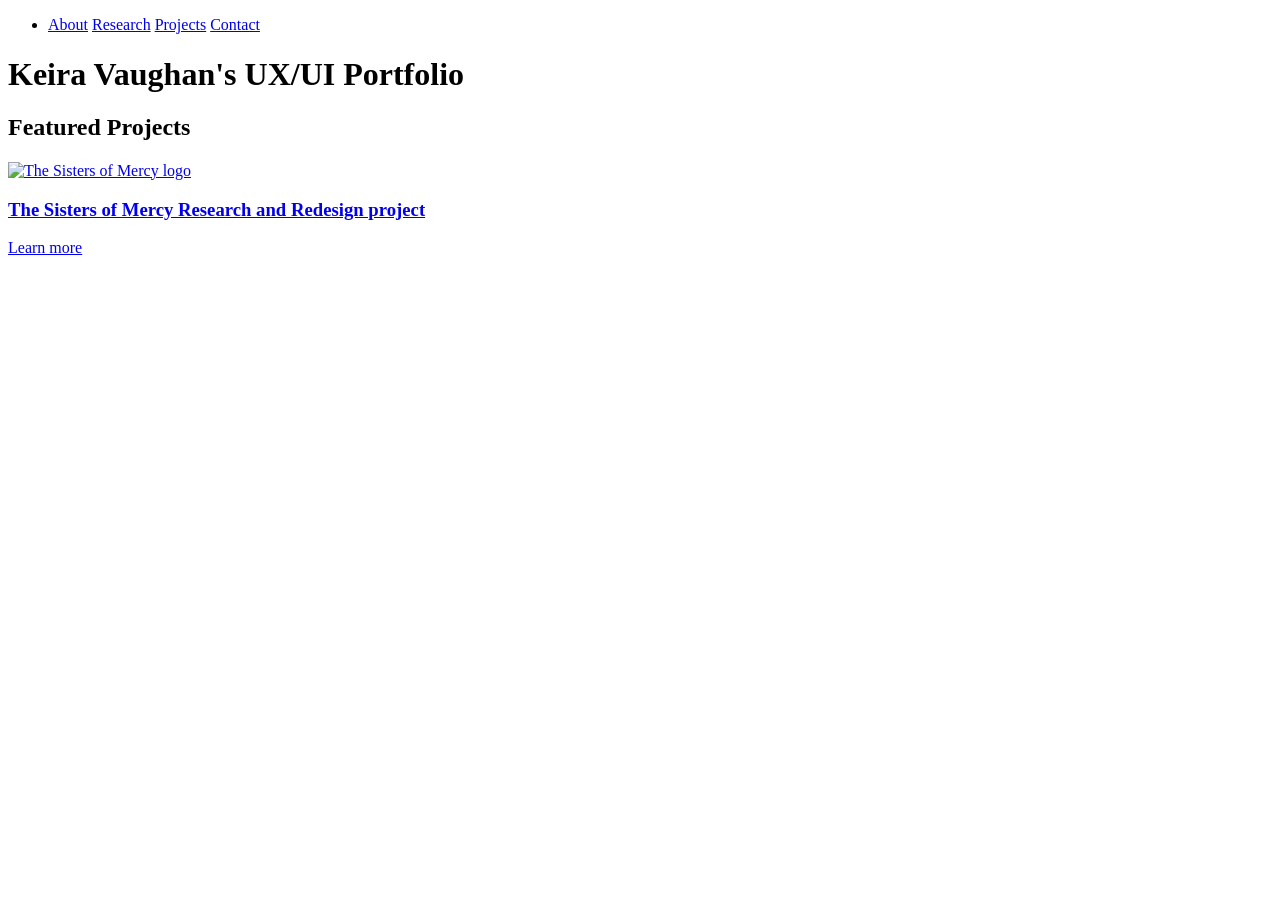
==== index.html @ 6227d4e4 "projects" ====
<!DOCTYPE html>
<html lang="en">
<head>
    <meta charset="UTF-8">
    <meta name="viewport" content="width=device-width, initial-scale=1.0">
    <link rel="stylesheet" href="styles/style.css">
    <link rel="stylesheet" href="styles/normalize.css">
    <title>Keira Vaughan's Portfolio</title>
</head>
<body>
    <header class="site-header">
        <nav class="site-nav">
            <ul>
                <li>
                    <a href="aboutme.html">About</a>
                    <a href="research.html">Research</a>
                    <a href="projects.html">Projects</a>
                    <a href="contact.html">Contact</a>
                </li>
            </ul>
        </nav>
    </header>
    <main class="container"> 
        <h1> Keira Vaughan's UX/UI Portfolio</h1>
        <h2> Featured Projects </h2>
    </section>
        
    <section class="projects">
        <div class="container">
        <a href="projects.html" class="project-card">
            <img src="media/sisters_of_mercy.png" alt="The Sisters of Mercy logo">
            <div class="project-overlay">
                <h3>The Sisters of Mercy Research and Redesign project</h3>
                    <a href="project1.html" class="project-link">Learn more</a>
                </div>
            </a>
        </div>
    </section>
    </main>
</body>
</html>
---- styles/style.css ----
:root {
    --font-main:'Sora';
    --background: #F8F7FC
}
/*Sora Font Family*/
@font-face {
    font-family:'Sora';
         src: url('./fonts/sora/Sora-Thin.ttf') format('truetype'),
        url('./fonts/sora/Sora-Thin.woff2') format('woff2'),
         url('./fonts/sora/Sora-Thin.woff') format('woff');
    font-weight: 100;
    font-style: normal;
}
@font-face {
    font-family:'Sora';
        src: url('./fonts/sora/Sora-ExtraLight.ttf') format('truetype'),
                url('./fonts/sora/Sora-ExtraLight.woff2') format('woff2'),
                url('./fonts/sora/Sora-ExtraLight.woff') format('woff');
    font-weight: 200;
    font-style: normal;
}
@font-face {
    font-family:'Sora';
        src: url('./fonts/sora/Sora-Light.ttf') format('truetype'),
             url('./fonts/sora/Sora-Light.woff2') format('woff2'),
             url('./fonts/sora/Sora-Light.woff') format('woff');
    font-weight: 300;
    font-style: normal;
}
@font-face {
    font-family:'Sora';
        src: url('./fonts/sora/Sora-Regular.ttf') format('truetype'),
             url('./fonts/sora/Sora-Regular.woff2') format('woff2'),
             url('./fonts/sora/Sora-Regular.woff') format('woff');
    font-weight: 400;
    font-style: normal;
}
@font-face {
    font-family:'Sora';
        src: url('./fonts/sora/Sora-Medium.ttf') format('truetype'),
             url('./fonts/sora/Sora-Medium.woff2') format('woff2'),
             url('./fonts/sora/Sora-Medium.woff') format('woff');
    font-weight: 500;
    font-style: normal;
}
@font-face {
    font-family:'Sora';
        src: url('./fonts/sora/Sora-SemiBold.ttf') format('truetype'),
             url('./fonts/sora/Sora-SemiBold.woff2') format('woff2'),
             url('./fonts/sora/Sora-SemiBold.woff') format('woff');
    font-weight: 600;
    font-style: normal;
}
@font-face {
    font-family:'Sora';
        src: url('./fonts/sora/Sora-Bold.ttf') format('truetype'),
             url('./fonts/sora/Sora-Bold.woff2') format('woff2'),
            url('./fonts/sora/Sora-Bold.woff') format('woff');
    font-weight: 700;
    font-style: normal;
}
@font-face {
    font-family:'Sora';
        src: url('./fonts/sora/Sora-ExtraBold.ttf') format('truetype'),
             url('./fonts/sora/Sora-ExtraBold.woff2') format('woff2'),
             url('./fonts/sora/Sora-ExtraBold.woff') format('woff');
    font-weight: 800;
    font-style: normal;
}
/*end of font family*/

html { line-height: 1.15;
    -webkit-text-size-adjust: 100%;
}
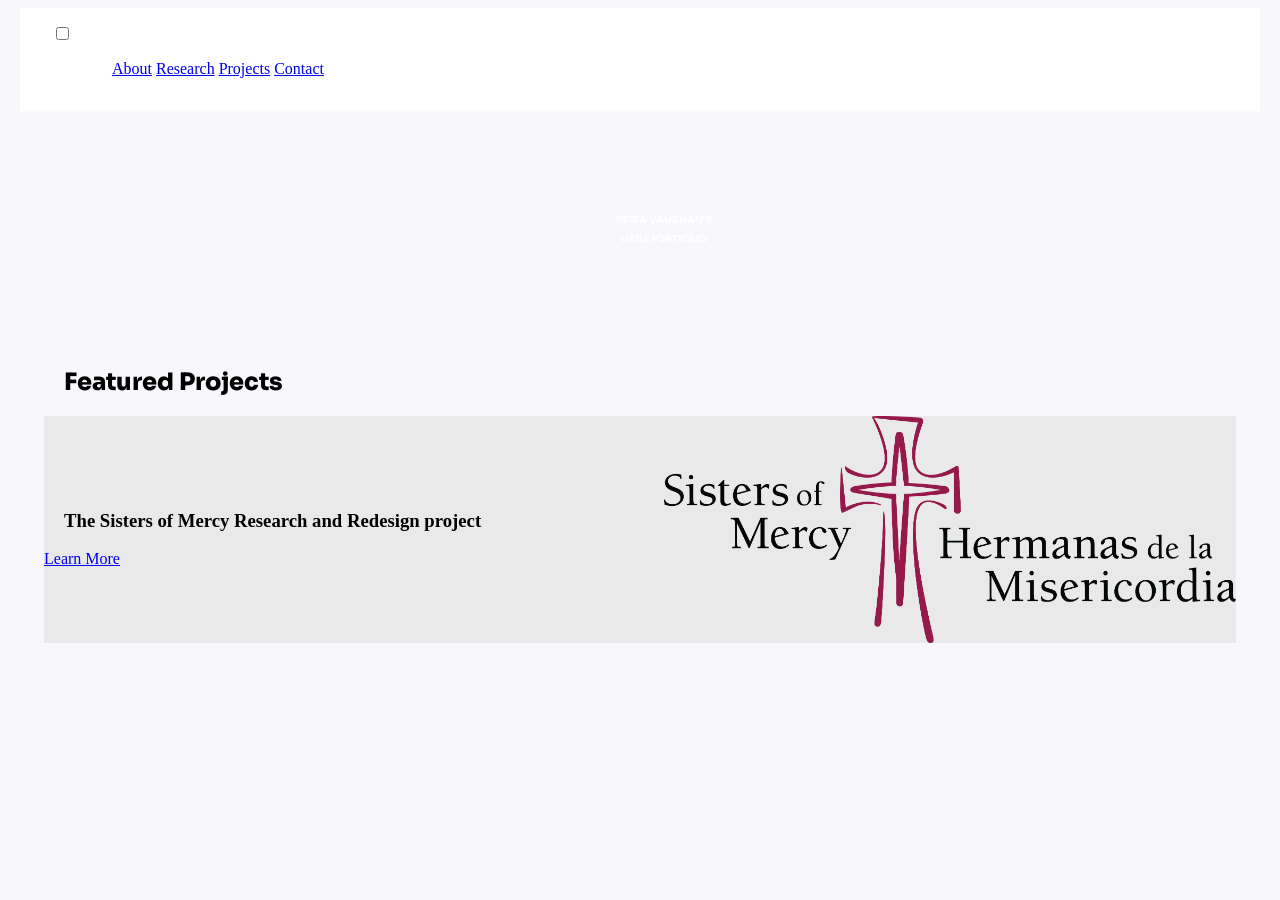
==== commit 6dedaed1: "added a lot of files made a lot of changes css changes" ====
--- a/index.html
+++ b/index.html
@@ -5,37 +5,48 @@
     <meta name="viewport" content="width=device-width, initial-scale=1.0">
     <link rel="stylesheet" href="styles/style.css">
     <link rel="stylesheet" href="styles/normalize.css">
-    <title>Keira Vaughan's Portfolio</title>
+    <title>KEIRA VAUGHAN'S PORTFOLIO</title>
 </head>
 <body>
     <header class="site-header">
-        <nav class="site-nav">
-            <ul>
-                <li>
-                    <a href="aboutme.html">About</a>
-                    <a href="research.html">Research</a>
-                    <a href="projects.html">Projects</a>
-                    <a href="contact.html">Contact</a>
-                </li>
+     <input type="checkbox" id="menu-toggle">
+     <label for="menu-toggle" class="menu-icon">&#9776;</label>
+        <nav class="site-nav"></nav>
+
+      <ul class="nav-links">
+            <li>
+                <a href="aboutme.html">About</a>
+                <a href="research.html">Research</a>
+                <a href="projects.html">Projects</a>
+                <a href="contact.html">Contact</a>
+            </li>
             </ul>
         </nav>
     </header>
     <main class="container"> 
-        <h1> Keira Vaughan's UX/UI Portfolio</h1>
-        <h2> Featured Projects </h2>
+        <section class="hero">
+        <h1>KEIRA VAUGHAN'S </h1>
+           <h1>UX/UI PORTFOLIO</h1>
+      
     </section>
-        
-    <section class="projects">
-        <div class="container">
-        <a href="projects.html" class="project-card">
-            <img src="media/sisters_of_mercy.png" alt="The Sisters of Mercy logo">
-            <div class="project-overlay">
-                <h3>The Sisters of Mercy Research and Redesign project</h3>
-                    <a href="project1.html" class="project-link">Learn more</a>
-                </div>
-            </a>
-        </div>
+    <section class="featured-projects">    
+    <h2> Featured Projects </h2>
+    <div class="featured-grid">
+       <div class="project-text">
+       <h3>The Sisters of Mercy Research and Redesign project</h3>  
+       <a href="project1.html" class="project-card">Learn More </a>
+         </div>
+      <div class="project-image">
+            <img src="media/sisters-ofmercy.png" alt="The Sisters of Mercy logo">
+           </div>
+            </div>
+    
     </section>
+
+
+
+
+
     </main>
 </body>
 </html>
--- a/styles/style.css
+++ b/styles/style.css
@@ -1,13 +1,13 @@
 :root {
     --font-main:'Sora';
-    --background: #F8F7FC
+    --background: #F8F7FC;
 }
 /*Sora Font Family*/
 @font-face {
     font-family:'Sora';
-         src: url('./fonts/sora/Sora-Thin.ttf') format('truetype'),
-        url('./fonts/sora/Sora-Thin.woff2') format('woff2'),
-         url('./fonts/sora/Sora-Thin.woff') format('woff');
+         src: url('../fonts/sora/Sora-Thin.ttf') format('truetype'),
+        url('../fonts/sora/Sora-Thin.woff2') format('woff2'),
+         url('../fonts/sora/Sora-Thin.woff') format('woff');
     font-weight: 100;
     font-style: normal;
 }
@@ -37,9 +37,9 @@
 }
 @font-face {
     font-family:'Sora';
-        src: url('./fonts/sora/Sora-Medium.ttf') format('truetype'),
-             url('./fonts/sora/Sora-Medium.woff2') format('woff2'),
-             url('./fonts/sora/Sora-Medium.woff') format('woff');
+        src: url('../fonts/sora/Sora-Medium.ttf') format('truetype'),
+             url('../fonts/sora/Sora-Medium.woff2') format('woff2'),
+             url('../fonts/sora/Sora-Medium.woff') format('woff');
     font-weight: 500;
     font-style: normal;
 }
@@ -53,22 +53,183 @@
 }
 @font-face {
     font-family:'Sora';
-        src: url('./fonts/sora/Sora-Bold.ttf') format('truetype'),
-             url('./fonts/sora/Sora-Bold.woff2') format('woff2'),
-            url('./fonts/sora/Sora-Bold.woff') format('woff');
+        src: url('../fonts/sora/Sora-Bold.ttf') format('truetype'),
+             url('../fonts/sora/Sora-Bold.woff2') format('woff2'),
+            url('../fonts/sora/Sora-Bold.woff') format('woff');
     font-weight: 700;
     font-style: normal;
 }
 @font-face {
     font-family:'Sora';
-        src: url('./fonts/sora/Sora-ExtraBold.ttf') format('truetype'),
-             url('./fonts/sora/Sora-ExtraBold.woff2') format('woff2'),
-             url('./fonts/sora/Sora-ExtraBold.woff') format('woff');
+        src: url('../fonts/sora/Sora-ExtraBold.ttf') format('truetype'),
+             url('../fonts/sora/Sora-ExtraBold.woff2') format('woff2'),
+             url('../fonts/sora/Sora-ExtraBold.woff') format('woff');
     font-weight: 800;
+    font-size: 100px;
     font-style: normal;
 }
 /*end of font family*/
 
 html { line-height: 1.15;
-    -webkit-text-size-adjust: 100%;
+    -webkit-text-size-adjust: auto;
+    background-color: #F8F7FC;
+}
+.site-header{
+position: sticky;
+background-color: rgb(255, 255, 255);
+padding: 1rem 2rem
+}
+
+.menu-toggle {
+    font-size: 2rem;
+    background: none;
+    cursor: pointer;
+}
+.menu-icon {
+    font-size: 2rem;
+    cursor: pointer;
+    color: rgb(147, 27, 227);
+}
+.site-nav{
+    position: fixed;
+    top: 0;
+    right: -250px;
+    width: 250px;
+    height: 100%;
+    background: white;opacity: 0.75;
+    transition: right 0.7s,ease-in-out;
+}
+.side-nav.open {
+    right: 0;
+}
+.nav-links {
+    list-style: none;
+    padding: 10;
+    margin: 10;
+    display: flex;
+    flex-direction: column;
+    align-items: center;
+   gap: 1rem;
+}
+#menu-toggle:checked + .menu-icon + .site-nav {
+    right: 0;
+}
+
+@media (min-width: 600px) {
+    .site-nav {
+        position: static;
+        width: auto;
+        height: auto;
+        background: none;
+        opacity: 1;
+        display: flex;
+        justify-content: center;
+    }
+    .nav-links {
+        flex-direction: row;
+    }
+    .menu-icon {
+        display: none;
+    }
+}
+
+
+
+.hero{
+background-image:url("../media/blackplastic.png");
+background-size:cover;
+background-position:top;
+padding: 6rem 1.5rem;
+margin: 0 auto;
+max-width: 1200px;
+text-align:center;
+color:rgb(255, 255, 255);
+border-radius: 0.2rem;
+width:100%;
+flex-wrap: wrap-reverse;
+flex-direction:row;
+flex-grow: 1;
+font-weight: 800;
+font-size: larger;
+
+}
+body {
+    font-family: 'Sora';
+    font-weight: 400;
+    font-display: swap;
+    margin-left: 20px;
+    margin-right: 20px;
+}
+.container{
+max-width:1200px;
+margin:0 auto;
+padding:0 1.5rem;
+}
+h1 {
+  font-family: 'Sora';
+  font-size: 50%;
+    font-weight: 800;
+    font-display: swap;
+   position: center;
+    padding-left: 10%;
+    padding-right: 10%;
+}
+h2 {
+    font-weight: 800;
+    font-display: swap;
+    margin-left: 10px;
+    padding-left: 10px;
+}    
+
+h3 {
+    font-weight: 600;
+    font-display: swap;
+    margin-left: 10px;
+    padding-left: 10px;
+}
+p {
+    font-weight: 400;
+    font-display: swap;
+ 
+    position: relative;
+    margin-left: 10px;
+    padding-left: 10px;
+}
+li {
+    font-weight: 400;
+    font-display: swap;
+    position: relative;
+    margin-left: 10px;
+    padding-left: 10px;
+}
+.video-container {
+  position: relative;
+  overflow: hidden;
+  width: 50%;
+  padding-top: 56.25%; 
+}
+
+.video-container video {
+  position: absolute;
+  top: 0;
+  left: 0;
+  width: 50%;
+  height: 100%;
+}
+.featured-grid{
+display:grid;
+gap: 3rem;
+grid-template-columns: 1fr;
+background-color: #e9e9e9 ;
+}
+.featured-grid img {
+    max-width: 100%;
+    height: auto;
+    display: block;
+}
+@media (min-width: 400px) {
+    .featured-grid {
+        grid-template-columns: 1fr 1fr;
+        align-items: center;
+    }
 }
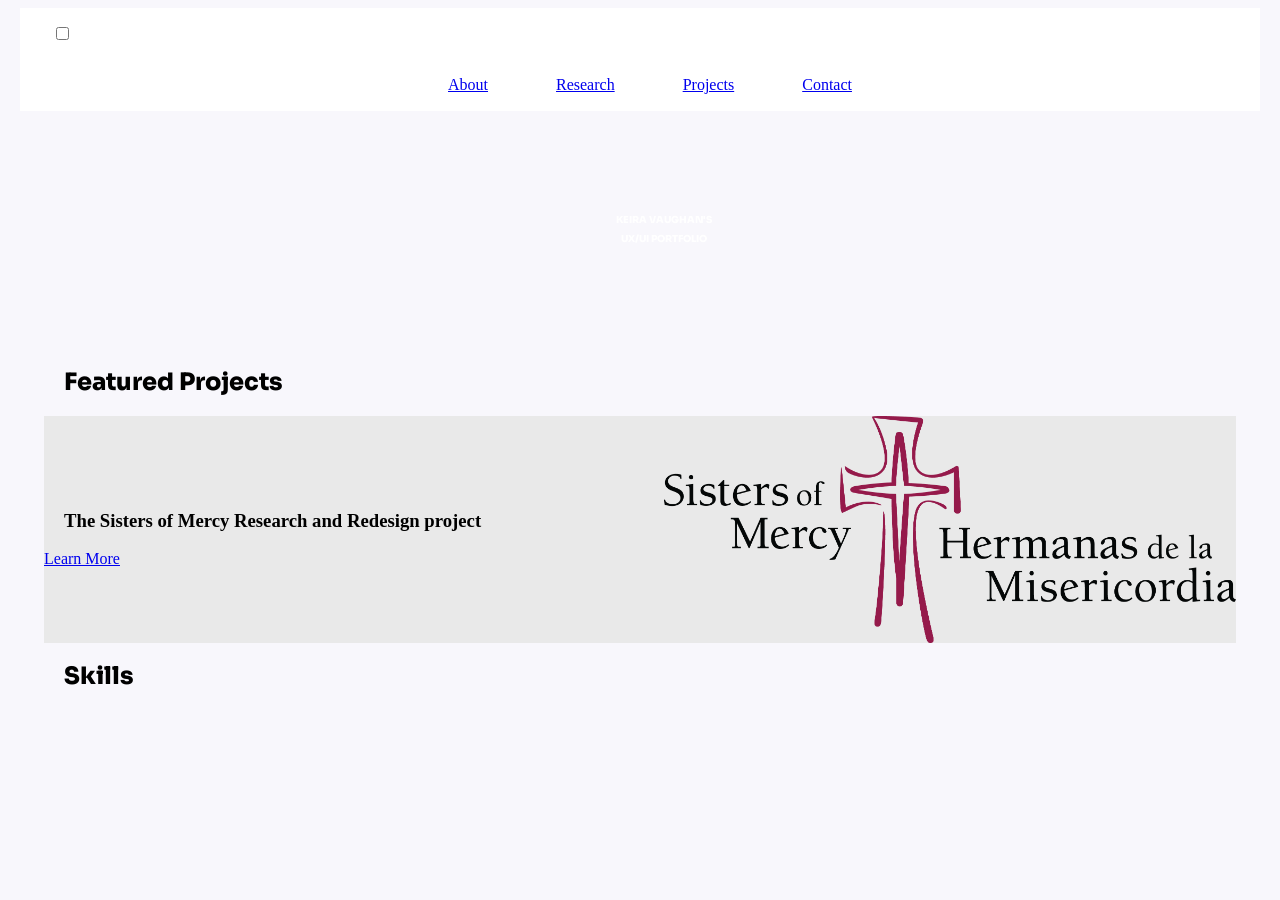
==== commit 8f13d0db: "changes to columns for menu" ====
--- a/index.html
+++ b/index.html
@@ -11,15 +11,17 @@
     <header class="site-header">
      <input type="checkbox" id="menu-toggle">
      <label for="menu-toggle" class="menu-icon">&#9776;</label>
-        <nav class="site-nav"></nav>
+        <nav class="site-nav">
 
       <ul class="nav-links">
-            <li>
-                <a href="aboutme.html">About</a>
-                <a href="research.html">Research</a>
-                <a href="projects.html">Projects</a>
-                <a href="contact.html">Contact</a>
-            </li>
+               <li> <a href="aboutme.html">About</a> </li>
+                
+               <li><a href="research.html">Research</a></li>
+                
+               <li> <a href="projects.html">Projects</a></li>
+                
+              <li>  <a href="contact.html">Contact</a> </li>
+            
             </ul>
         </nav>
     </header>
@@ -43,6 +45,10 @@
     
     </section>
 
+<section class="skills">
+<h2>Skills</h2>
+
+</section>
 
 
 
--- a/styles/style.css
+++ b/styles/style.css
@@ -96,26 +96,27 @@
     right: -250px;
     width: 250px;
     height: 100%;
-    background: white;opacity: 0.75;
-    transition: right 0.7s,ease-in-out;
+    background: white;opacity: 0.85;
+    transition: right 0.7s ease-in-out;
+ 
 }
 .side-nav.open {
     right: 0;
 }
 .nav-links {
     list-style: none;
-    padding: 10;
-    margin: 10;
+    padding: 0;
+    margin: 0;
     display: flex;
-    flex-direction: column;
-    align-items: center;
-   gap: 1rem;
+   gap: 2rem;
+   flex-direction: column;
+   margin-top: 2rem;
 }
 #menu-toggle:checked + .menu-icon + .site-nav {
     right: 0;
 }
 
-@media (min-width: 600px) {
+@media (min-width: 480px) {
     .site-nav {
         position: static;
         width: auto;
@@ -125,11 +126,12 @@
         display: flex;
         justify-content: center;
     }
-    .nav-links {
-        flex-direction: row;
-    }
     .menu-icon {
         display: none;
+    }
+    .nav-links{
+        flex-direction: row;
+        gap: 3rem;
     }
 }
 
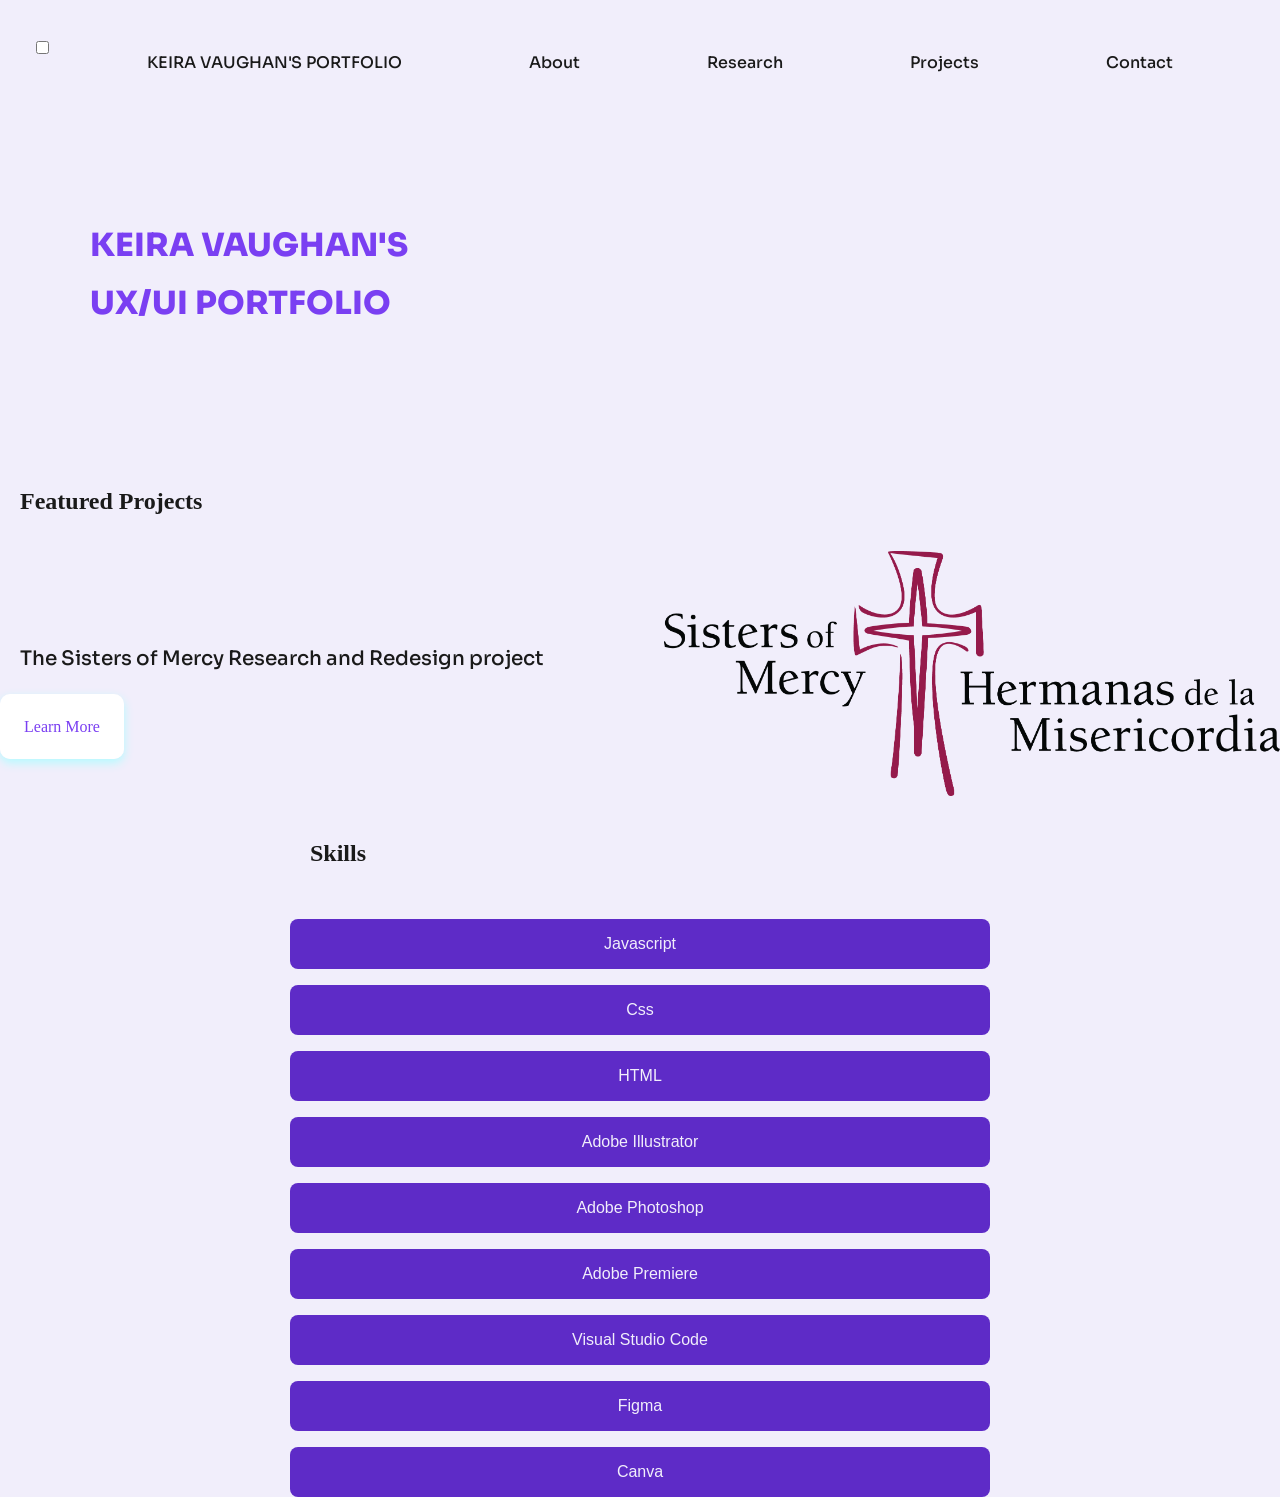
==== commit 2fcc9a25: "Changes to media/ research/images and layout Combined research.html, with project1.html. Also had an" ====
--- a/index.html
+++ b/index.html
@@ -3,8 +3,9 @@
 <head>
     <meta charset="UTF-8">
     <meta name="viewport" content="width=device-width, initial-scale=1.0">
-    <link rel="stylesheet" href="styles/style.css">
-    <link rel="stylesheet" href="styles/normalize.css">
+   <link rel="stylesheet" href="styles/normalize.css">  
+   <link rel="stylesheet" href="styles/style.css">
+   
     <title>KEIRA VAUGHAN'S PORTFOLIO</title>
 </head>
 <body>
@@ -14,7 +15,8 @@
         <nav class="site-nav">
 
       <ul class="nav-links">
-               <li> <a href="aboutme.html">About</a> </li>
+          <li>KEIRA VAUGHAN'S PORTFOLIO</li>     
+        <li> <a href="aboutme.html">About</a> </li>
                 
                <li><a href="research.html">Research</a></li>
                 
@@ -25,31 +27,71 @@
             </ul>
         </nav>
     </header>
-    <main class="container"> 
-        <section class="hero">
-        <h1>KEIRA VAUGHAN'S </h1>
-           <h1>UX/UI PORTFOLIO</h1>
-      
+    <section class="hero"> 
+        <h1 class="hero-title">
+        <h1>KEIRA VAUGHAN'S <br>
+            UX/UI PORTFOLIO</h1>
     </section>
     <section class="featured-projects">    
     <h2> Featured Projects </h2>
     <div class="featured-grid">
        <div class="project-text">
        <h3>The Sisters of Mercy Research and Redesign project</h3>  
-       <a href="project1.html" class="project-card">Learn More </a>
+       <a href="research.html" class="project-card">Learn More </a>
          </div>
-      <div class="project-image">
-            <img src="media/sisters-ofmercy.png" alt="The Sisters of Mercy logo">
-           </div>
-            </div>
+      <div class="light-logo">
+            <img src="media/sisters-ofmercy.png" alt="The Sisters of Mercy light logo"> </div>
+          <div class="dark-logo">
+           <img src="media/dark-image.jpeg" media="(prefers-color-scheme: dark)" alt="The Sisters of Mercy Dark Logo">    
+          </div>
+        
+        
     
     </section>
 
 <section class="skills">
 <h2>Skills</h2>
+<button class="javascript"
+id="javascript"
+title="javascript">Javascript</button>
+
+<button class="css"
+id="css"
+title="css">Css</button>
+
+<button class="html"
+id="html"
+title="html">HTML</button>
+
+<button class="adobeillustrator"
+id="adobe-illustrator"
+title="adobe-illustrator">Adobe Illustrator</button>
+ 
+<button class="adobephotoshop"
+id="adobe-photoshop"
+title="adobe-photoshop">Adobe Photoshop</button>
+
+<button class="adobeprmr"
+id="adobeprmr"
+title="adobeprmr">Adobe Premiere</button>
+
+<button class="vscode"
+id="vscode"
+title="vscode">Visual Studio Code</button>
+
+<button class="figma"
+id="figma"
+title="figma">Figma</button>
+
+<button class="canva"
+id="canva"
+title="canva">Canva</button>
+
+
 
 </section>
-
+<footer> 
+</footer>
 
 
 
--- a/styles/style.css
+++ b/styles/style.css
@@ -1,7 +1,58 @@
 :root {
     --font-main:'Sora';
-    --background: #F8F7FC;
-}
+    --font-weight-thin:100;
+    --font-weight-light:300;
+    --font-weight-regular:400;
+    --font-weight-medium:500;
+    --font-weight-semibold:600;
+    --font-weight-bold:700;
+    --font-weight-ExtraBold:800;
+    --background: #f1eefb;
+   
+    --text-main: #1A1A1A;
+    --cards:#FFFF;
+    --text-secondary:#3a3a3a;
+    --primary: #7A3FF2;
+    --primary-hover: #5E2BC7;
+    --accent-support:#F6874A;
+    --info: #4A90E2;
+    --text-shadow:#b5fbff;
+     --link-color: #7A3FF2;
+  --link-hover: #5E2BC7;
+  --container:#f1eefb;
+
+ 
+}
+@media (prefers-color-scheme: dark) {
+ :root {
+    --background-dark:#2f2f37;
+    --text-color-dark:#ffff;
+    --background:#2B2B33;
+    --text-color:#ffff;
+    --text-main:#FFFF;
+    --text-secondary:#A6A6A6;
+    --primary:#9961FF;
+    --primary-hover:#B48AFF;
+     --accent-support:#FFA56C;
+     --secondary-text:#b1b1b1;
+     --cards:hsl(0, 2%, 12%);
+     --info:#6AB0FF;
+      --link-color: #9961FF;
+    --link-hover: #B48AFF;
+    --container:#000000;
+     
+
+ }
+} 
+@media (prefers-color-scheme: dark){
+    .light-logo{ display: none; }
+    .dark-logo{ display: block; }
+}
+@media (prefers-color-scheme: light){
+    .dark-logo{display: none; }
+    .light-logo{display:block; }
+}
+    
 /*Sora Font Family*/
 @font-face {
     font-family:'Sora';
@@ -65,19 +116,27 @@
              url('../fonts/sora/Sora-ExtraBold.woff2') format('woff2'),
              url('../fonts/sora/Sora-ExtraBold.woff') format('woff');
     font-weight: 800;
-    font-size: 100px;
     font-style: normal;
 }
 /*end of font family*/
 
 html { line-height: 1.15;
     -webkit-text-size-adjust: auto;
-    background-color: #F8F7FC;
-}
+    background-color: var(--background);
+}
+@media (prefers-color-scheme: dark) {
+    html{ background-color:var(--background-dark);
+       .project-card{ background-color: var(--background-dark)};
+    } 
+} 
+
 .site-header{
 position: sticky;
-background-color: rgb(255, 255, 255);
-padding: 1rem 2rem
+background-color:var(--background);
+padding: 1rem 2rem;
+display: flex;
+justify-content: space-between;
+align-items: center;
 }
 
 .menu-toggle {
@@ -96,7 +155,7 @@
     right: -250px;
     width: 250px;
     height: 100%;
-    background: white;opacity: 0.85;
+    background: var(--background);
     transition: right 0.7s ease-in-out;
  
 }
@@ -116,51 +175,104 @@
     right: 0;
 }
 
+.nav-links a{
+    text-decoration: none;
+    color: var(--text-main);
+    position: relative;
+    transition: background-color 0.3s ease, color 0.3s ease;
+}
+.nav-links a::after{
+content: "";
+position: absolute;
+left: 0;
+bottom: 0;
+width: 0%;
+height: 2px;
+background-color: rgb(147, 27, 227);
+transition: width 0.4s ease-in-out;
+}
+
 @media (min-width: 480px) {
     .site-nav {
         position: static;
-        width: auto;
+        width: 100%;
         height: auto;
         background: none;
         opacity: 1;
         display: flex;
-        justify-content: center;
+        justify-content: space-evenly;
+       
     }
     .menu-icon {
         display: none;
     }
     .nav-links{
         flex-direction: row;
-        gap: 3rem;
-    }
-}
-
+        justify-content: space-evenly;
+        width: 100%;
+
+    }
+}
+.nav-links a:hover::after {
+  width: 100%;
+}
 
 
 .hero{
-background-image:url("../media/blackplastic.png");
+background-image:url("../media/white-plastic.png");
 background-size:cover;
 background-position:top;
-padding: 6rem 1.5rem;
+padding: 6rem 0.5rem;
 margin: 0 auto;
-max-width: 1200px;
-text-align:center;
-color:rgb(255, 255, 255);
+max-width: 1100px;
+color:var(--text-main);
+text-shadow:3px 0.5px 6px var(--secondary-text);
 border-radius: 0.2rem;
-width:100%;
-flex-wrap: wrap-reverse;
-flex-direction:row;
-flex-grow: 1;
-font-weight: 800;
-font-size: larger;
-
+display: flex;
+align-items: center;
+}
+.hero-title{
+    font-family: 'Sora';
+    font-weight: 800;
+    font-size: 8rem;
+    line-height: 0.95;
+    letter-spacing: 0.05em;
+    text-align: left;
+    margin: 0;
+
+}
+@media (max-width: 800px){
+.hero-title{
+    font-size:4rem;
+}
+}
+
+@media (max-width: 600px){
+.hero-title{
+    font-size:2rem;
+}
+}
+
+
+@media (prefers-color-scheme: dark) {
+  .hero {
+    background-image: url("../media/blackplastic.png");
+    color: var(--text-color-dark);
+}
+}
+@media (prefers-color-scheme: light){
+    .hero{
+        color: var(--primary);
+        
+    }
 }
 body {
     font-family: 'Sora';
     font-weight: 400;
-    font-display: swap;
-    margin-left: 20px;
-    margin-right: 20px;
+   margin: 0;
+   line-height: 1.8;
+   background: var(--background);
+   color: var(--text-main);
 }
 .container{
 max-width:1200px;
@@ -169,45 +281,57 @@
 }
 h1 {
   font-family: 'Sora';
-  font-size: 50%;
-    font-weight: 800;
-    font-display: swap;
+  font-size: 2rem;
+    font-weight:var(--font-weight-ExtraBold);
    position: center;
-    padding-left: 10%;
-    padding-right: 10%;
+    margin-bottom: 1rem;
 }
 h2 {
-    font-weight: 800;
-    font-display: swap;
+    font-weight:var(--font-weight-semibold);
     margin-left: 10px;
     padding-left: 10px;
-}    
+    font-size: 1.5rem;
+    padding-bottom: 0.5rem;
+    padding-top: 1rem;
+}
+
 
 h3 {
-    font-weight: 600;
-    font-display: swap;
+    font-weight:var(--font-weight-medium);
+    font-size: 1.25rem;
     margin-left: 10px;
     padding-left: 10px;
+    padding-bottom: 1rem;
+    padding-top: 1rem;
 }
 p {
-    font-weight: 400;
-    font-display: swap;
- 
+    font-weight:var(--font-weight-regular);
+    font-size: 1rem;
+    position: relative;
+    margin-left: 10px;
+    line-height: 2.0;
+    padding-left: 10px;
+}
+li {
+    font-weight:var(--font-weight-medium);
     position: relative;
     margin-left: 10px;
     padding-left: 10px;
-}
-li {
-    font-weight: 400;
-    font-display: swap;
+    line-height: 1.9;
+}
+ul{
+    font-weight:var(--font-weight-regular);
     position: relative;
     margin-left: 10px;
     padding-left: 10px;
-}
+    line-height: 1.6;
+}
+
 .video-container {
   position: relative;
   overflow: hidden;
-  width: 50%;
+  width: 100%;
+  max-width: 700px;
   padding-top: 56.25%; 
 }
 
@@ -222,7 +346,7 @@
 display:grid;
 gap: 3rem;
 grid-template-columns: 1fr;
-background-color: #e9e9e9 ;
+background-color: var(--background);
 }
 .featured-grid img {
     max-width: 100%;
@@ -234,4 +358,223 @@
         grid-template-columns: 1fr 1fr;
         align-items: center;
     }
+}
+img {
+  max-width: 100%;
+  height: auto;
+}
+.about-images {
+    display: flex;
+    gap: 1.5rem;
+    flex-wrap: wrap;
+  justify-content: center;
+}
+.about-photo {
+    width: 220px;
+}
+@media (max-width: 768px) {
+
+  .about-images {
+    flex-direction: column;
+    align-items: center;
+  }
+
+}
+
+.project-card {
+    box-shadow:#ffffff;
+    background-color:var(--cards);
+    padding: 1.5rem;
+    box-shadow: 0 4px 10px var(--text-shadow);
+    transition: transform 0.2s ease, box-shadow 0.2s ease;
+    border-radius:10px;
+}
+.project-card:hover{
+    box-shadow:0 4px 10px var(--primary-hover);
+    transition: transform 0.3s ease-in-out, box-shadow 0.2s ease-in-out;
+    transform: translateY(-3px);
+}
+.project-card img{
+    width:100%;
+    max-width:400px;
+    height:auto;
+    display:block;
+}
+.ppt{
+    width:auto;
+    height: auto;
+    display:flex;
+}
+
+.project-container {
+    display:grid;
+    grid-template-columns: repeat(auto-fit, minmax(300px, 1fr));
+    gap:2rem;
+    padding:2rem;
+    max-width:1200px;
+    margin:auto;
+    background-color:var(--container)
+}
+.contact-form-wrapper{
+    background-color:var(--background-dark);
+    padding: 15px;
+    color: var(--text-main);
+    border: 3px solid var(--accent-support);
+    position: sticky;
+}
+.contact-form-wrapper form {
+    display: flex;
+    
+    flex-direction: column;
+}
+
+.contact-form-wrapper label {
+    margin-top: 10px;
+    color: var(--secondary-text);
+    font-weight: bold;
+}
+
+.contact-form-wrapper input,
+.contact-form-wrapper textarea{
+    margin-top: 5px;
+    padding: 10px;
+    width: 100%;
+   box-sizing:border-box;
+   border-top: 2px solid #F6874A;
+   border-radius: 5px;
+}
+.contact-form-wrapper button {
+background-color:#ff7b34;
+padding: 12px;
+margin-top: 10px;
+color: white;
+font-weight: 700;
+font-size: larger;
+
+}
+.contact-form-wrapper button:hover{
+    transform: translateY(3px);
+    transition: 0.3s ease-in-out 0.1s;
+   
+}
+.about-text{
+max-width:600px;
+}
+.overview{
+    display: grid;
+    grid-template-columns: repeat(3,1fr);
+    gap:2rem;
+    padding:1.5rem;
+    border-radius: 0.5rem;
+    color:#5E2BC7;
+    background-color: #f0eded;
+}
+.overview-item h3{
+    margin-bottom: 0.4rem;
+    font-weight: 600;
+}
+.overview-item p{
+    margin:0;
+}
+@media (max-width:700px){
+    .overview{
+        grid-template-columns: 1fr;
+    }
+}
+.evaluation{
+    display: grid;
+    grid-template-columns:(3,3,3);
+    gap:2rem;
+    padding:1.5rem;
+    line-height:1.5;
+    border-radius: 0.5rem;
+    color:#5E2BC7;
+    background-color: #f0eded;
+}
+.evaluation-item h3{
+    margin-bottom: 0.4rem;
+    font-weight: 600;
+}
+.evaluation-item p{
+    margin:0;
+}
+@media (max-width:700px){
+    .evaluation{
+        grid-template-columns: 3fr;
+        grid-template-rows: 3fr;
+    }
+}
+a{
+    color: var(--link-color);
+    text-decoration: none;
+    position: relative;
+    transition: background-color 0.3s ease, color 0.3s ease;
+    
+}
+@media (prefers-color-scheme: dark){
+    a{
+        color: var(--link-color);
+    }
+}
+a:hover{ 
+    color: var(--link-hover);
+     content: "";
+position: absolute;
+left: 0;
+    position: relative;
+    transition: background-color 0.3s ease, color 0.3s ease;
+    bottom: 0;
+width: 0%;
+height: 2px;
+background-color: var(--accent-support);
+transition: width 0.4s ease-in-out;
+
+}
+/*.vscode,
+.adobeprmr,
+.adobephotoshop,
+.figma,
+.canva,
+.javascript,
+.css,
+.html,
+.adobeillustrator
+{
+    padding: 1rem;
+    display: grid;
+    columns: 3;
+    size: 2rem;
+    background-color: var(--primary-hover);
+    color: var(--background);
+     grid-template-columns: 1fr;
+     width:100%;
+    max-width:400px;
+    height:auto;
+} */
+.skills{
+    display: grid;
+    grid-template-columns: repeat(auto-fit, minmax(4, 1fr));
+    gap: 1rem;
+    max-width: 700px;
+    margin: 0 auto;
+}
+.skills button {
+    padding: 1rem;
+    background-color: var(--primary-hover);
+    color: var(--background);
+    border: none;
+    border-radius: 8px;
+    cursor: pointer;
+    font-size: 1rem;
+}
+@media (max-width: 800px) {
+    .skills {
+        grid-template-columns: repeat(2, 1fr);
+    }
+}
+
+@media (max-width: 500px) {
+    .skills {
+        grid-template-columns: 1fr;
+    }
 }
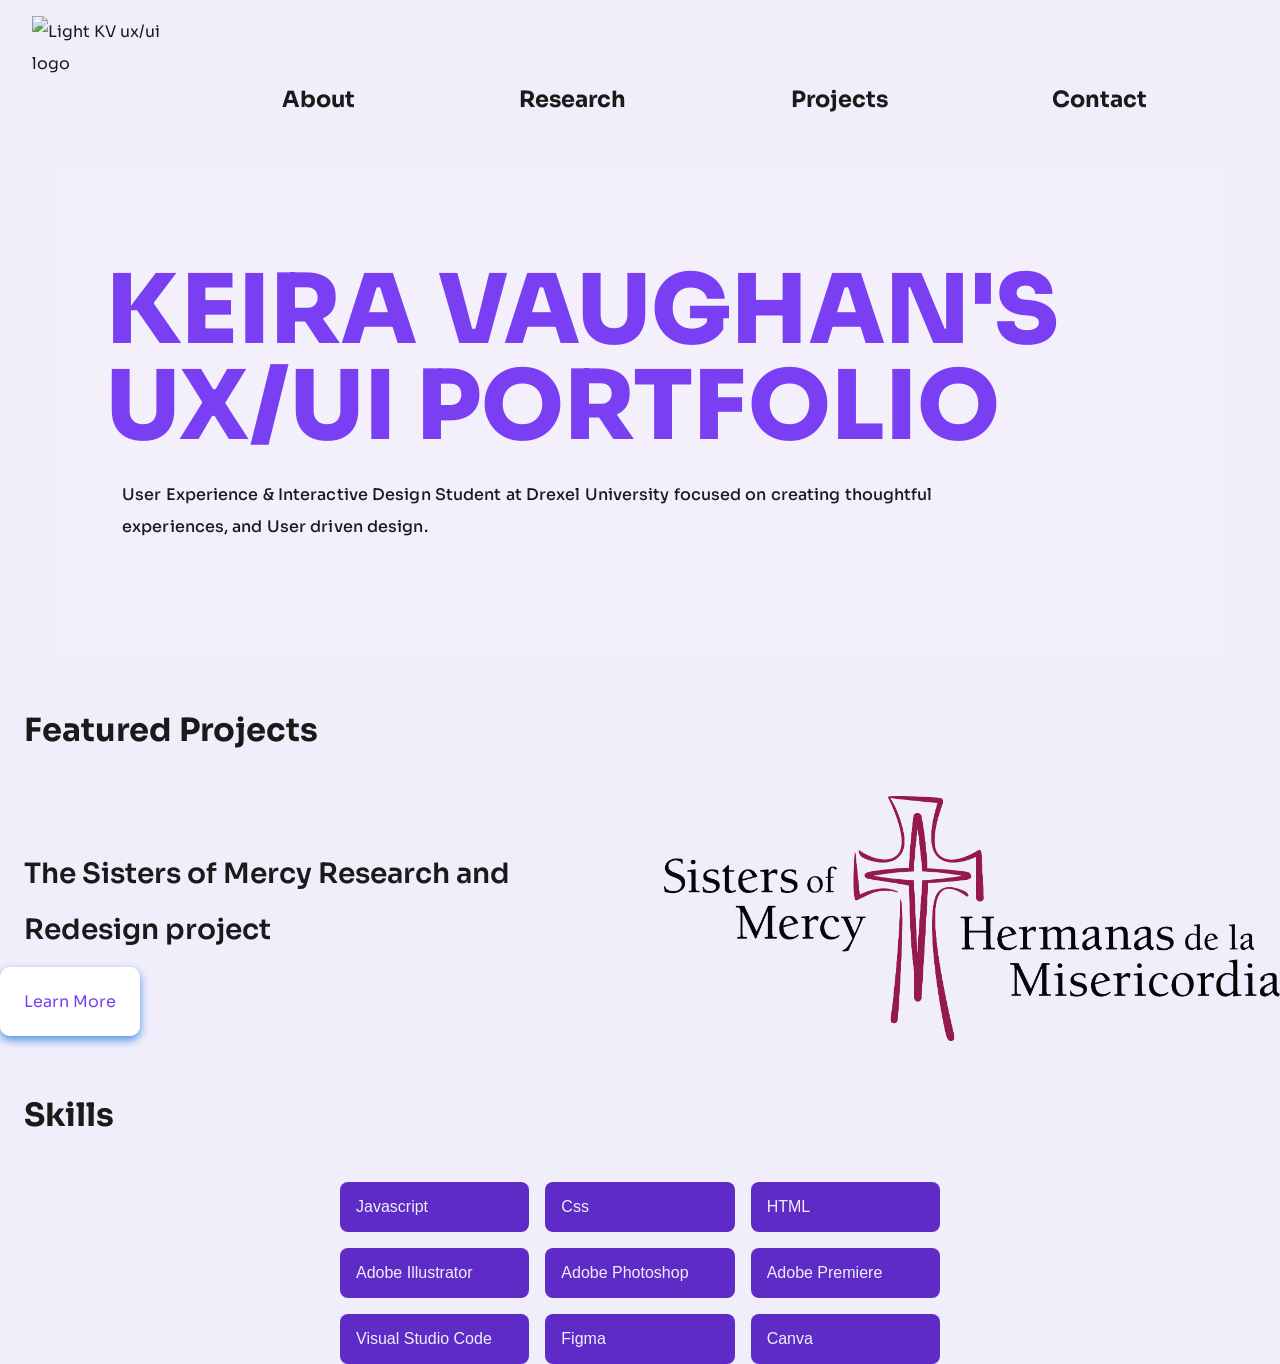
==== commit 4bd0296e: "something was going on with my photos and my logo on home page" ====
--- a/index.html
+++ b/index.html
@@ -9,13 +9,19 @@
     <title>KEIRA VAUGHAN'S PORTFOLIO</title>
 </head>
 <body>
+   
     <header class="site-header">
-     <input type="checkbox" id="menu-toggle">
+     <div class="logo">
+        <img src="media/lightlog.svg" alt="Light KV ux/ui logo" class="light-logo">
+        <img src="media/darklogo.svg" alt="Dark KV ux/ui logo" class="dark-logo">
+     </div>
+        <input type="checkbox" id="menu-toggle">
      <label for="menu-toggle" class="menu-icon">&#9776;</label>
+     
+     
         <nav class="site-nav">
-
-      <ul class="nav-links">
-          <li>KEIRA VAUGHAN'S PORTFOLIO</li>     
+<label for="menu-toggle" class="close-menu">X</label>
+      <ul class="nav-links">   
         <li> <a href="aboutme.html">About</a> </li>
                 
                <li><a href="research.html">Research</a></li>
@@ -29,28 +35,39 @@
     </header>
     <section class="hero"> 
         <h1 class="hero-title">
-        <h1>KEIRA VAUGHAN'S <br>
+        KEIRA VAUGHAN'S <br>
             UX/UI PORTFOLIO</h1>
+            <p class="hero-subtext">
+                User Experience & Interactive Design Student at Drexel University focused on creating thoughtful experiences, and User driven design.
+            </p>
     </section>
-    <section class="featured-projects">    
+    <main>
+    <section class="project-feautre">    
     <h2> Featured Projects </h2>
     <div class="featured-grid">
+
        <div class="project-text">
        <h3>The Sisters of Mercy Research and Redesign project</h3>  
        <a href="research.html" class="project-card">Learn More </a>
          </div>
-      <div class="light-logo">
-            <img src="media/sisters-ofmercy.png" alt="The Sisters of Mercy light logo"> </div>
-          <div class="dark-logo">
-           <img src="media/dark-image.jpeg" media="(prefers-color-scheme: dark)" alt="The Sisters of Mercy Dark Logo">    
+
+      <div class="som-light">
+            <img src="media/sisters-ofmercy.png" alt="The Sisters of Mercy light logo"> 
+        </div>
+          <div class="som-dark">
+            <picture>
+               <source srcset="media/dark-image.jpeg">
+           <img src="media/sisters-ofmercy.png" alt="The Sisters of Mercy Logo">
+            </picture>
           </div>
-        
+        </div>
         
     
     </section>
 
+
+<h2>Skills</h2>
 <section class="skills">
-<h2>Skills</h2>
 <button class="javascript"
 id="javascript"
 title="javascript">Javascript</button>
@@ -86,15 +103,7 @@
 <button class="canva"
 id="canva"
 title="canva">Canva</button>
-
-
-
 </section>
-<footer> 
-</footer>
-
-
-
     </main>
 </body>
 </html>
--- a/styles/style.css
+++ b/styles/style.css
@@ -7,11 +7,11 @@
     --font-weight-semibold:600;
     --font-weight-bold:700;
     --font-weight-ExtraBold:800;
-    --background: #f1eefb;
-   
+    --background: rgb(241, 238, 251);
+   --bg-opacity:rgba(254, 254, 254, 0.05);
     --text-main: #1A1A1A;
     --cards:#FFFF;
-    --text-secondary:#3a3a3a;
+    --secondary-text:#3a3a3a;
     --primary: #7A3FF2;
     --primary-hover: #5E2BC7;
     --accent-support:#F6874A;
@@ -20,39 +20,44 @@
      --link-color: #7A3FF2;
   --link-hover: #5E2BC7;
   --container:#f1eefb;
-
+}
+  .light-logo{
+    display: block;
+  }
+  .dark-logo{
+    display:none;
+  }
+  .som-dark{
+    display: none;
+  }
  
-}
+
 @media (prefers-color-scheme: dark) {
  :root {
-    --background-dark:#2f2f37;
-    --text-color-dark:#ffff;
+    
     --background:#2B2B33;
-    --text-color:#ffff;
     --text-main:#FFFF;
-    --text-secondary:#A6A6A6;
+    --secondary-text:#a6a3a3;
     --primary:#9961FF;
     --primary-hover:#B48AFF;
      --accent-support:#FFA56C;
-     --secondary-text:#b1b1b1;
-     --cards:hsl(0, 2%, 12%);
+     --cards:#09090A;
      --info:#6AB0FF;
       --link-color: #9961FF;
     --link-hover: #B48AFF;
     --container:#000000;
-     
-
- }
-} 
-@media (prefers-color-scheme: dark){
-    .light-logo{ display: none; }
-    .dark-logo{ display: block; }
-}
-@media (prefers-color-scheme: light){
-    .dark-logo{display: none; }
-    .light-logo{display:block; }
-}
-    
+    --bg-opacity: rgba(43, 43, 51, 0.55);
+ } 
+       .project-card{ background-color: var(--background);
+    }  
+    .som-light {
+    display: none;
+  }
+  .som-dark {
+    display: block;
+  }
+
+}  
 /*Sora Font Family*/
 @font-face {
     font-family:'Sora';
@@ -64,25 +69,25 @@
 }
 @font-face {
     font-family:'Sora';
-        src: url('./fonts/sora/Sora-ExtraLight.ttf') format('truetype'),
-                url('./fonts/sora/Sora-ExtraLight.woff2') format('woff2'),
-                url('./fonts/sora/Sora-ExtraLight.woff') format('woff');
+        src: url('../fonts/sora/Sora-ExtraLight.ttf') format('truetype'),
+                url('../fonts/sora/Sora-ExtraLight.woff2') format('woff2'),
+                url('../fonts/sora/Sora-ExtraLight.woff') format('woff');
     font-weight: 200;
     font-style: normal;
 }
 @font-face {
     font-family:'Sora';
-        src: url('./fonts/sora/Sora-Light.ttf') format('truetype'),
-             url('./fonts/sora/Sora-Light.woff2') format('woff2'),
-             url('./fonts/sora/Sora-Light.woff') format('woff');
+        src: url('../fonts/sora/Sora-Light.ttf') format('truetype'),
+             url('../fonts/sora/Sora-Light.woff2') format('woff2'),
+             url('../fonts/sora/Sora-Light.woff') format('woff');
     font-weight: 300;
     font-style: normal;
 }
 @font-face {
     font-family:'Sora';
-        src: url('./fonts/sora/Sora-Regular.ttf') format('truetype'),
-             url('./fonts/sora/Sora-Regular.woff2') format('woff2'),
-             url('./fonts/sora/Sora-Regular.woff') format('woff');
+        src: url('../fonts/sora/Sora-Regular.ttf') format('truetype'),
+             url('../fonts/sora/Sora-Regular.woff2') format('woff2'),
+             url('../fonts/sora/Sora-Regular.woff') format('woff');
     font-weight: 400;
     font-style: normal;
 }
@@ -96,9 +101,9 @@
 }
 @font-face {
     font-family:'Sora';
-        src: url('./fonts/sora/Sora-SemiBold.ttf') format('truetype'),
-             url('./fonts/sora/Sora-SemiBold.woff2') format('woff2'),
-             url('./fonts/sora/Sora-SemiBold.woff') format('woff');
+        src: url('../fonts/sora/Sora-SemiBold.ttf') format('truetype'),
+             url('../fonts/sora/Sora-SemiBold.woff2') format('woff2'),
+             url('../fonts/sora/Sora-SemiBold.woff') format('woff');
     font-weight: 600;
     font-style: normal;
 }
@@ -124,11 +129,7 @@
     -webkit-text-size-adjust: auto;
     background-color: var(--background);
 }
-@media (prefers-color-scheme: dark) {
-    html{ background-color:var(--background-dark);
-       .project-card{ background-color: var(--background-dark)};
-    } 
-} 
+
 
 .site-header{
 position: sticky;
@@ -139,22 +140,24 @@
 align-items: center;
 }
 
-.menu-toggle {
+#menu-toggle {
     font-size: 2rem;
     background: none;
     cursor: pointer;
+    display: none;
 }
 .menu-icon {
     font-size: 2rem;
+
     cursor: pointer;
     color: rgb(147, 27, 227);
 }
 .site-nav{
     position: fixed;
     top: 0;
-    right: -250px;
-    width: 250px;
-    height: 100%;
+    right: -100%;
+    width: 50%;
+    height: 100vh;
     background: var(--background);
     transition: right 0.7s ease-in-out;
  
@@ -174,11 +177,16 @@
 #menu-toggle:checked + .menu-icon + .site-nav {
     right: 0;
 }
+#menu-toggle:checked + .menu-icon + .site-nav .close-menu {
+  display: block;
+}
 
 .nav-links a{
     text-decoration: none;
     color: var(--text-main);
     position: relative;
+    font-size: 1.40rem;
+    font-weight: var(--font-weight-bold);
     transition: background-color 0.3s ease, color 0.3s ease;
 }
 .nav-links a::after{
@@ -192,7 +200,7 @@
 transition: width 0.4s ease-in-out;
 }
 
-@media (min-width: 480px) {
+@media (min-width: 1110px) {
     .site-nav {
         position: static;
         width: 100%;
@@ -200,131 +208,191 @@
         background: none;
         opacity: 1;
         display: flex;
-        justify-content: space-evenly;
+        background-color: var(--background);
+       justify-content: space-evenly;
        
     }
-    .menu-icon {
-        display: none;
-    }
+  
     .nav-links{
         flex-direction: row;
         justify-content: space-evenly;
         width: 100%;
 
     }
+    .menu-icon,
+    #menu-toggle,
+    .close-menu{
+        display: none;
+        
+    }
 }
 .nav-links a:hover::after {
   width: 100%;
 }
-
+.close-menu {
+  font-size: 1rem;  
+  display: none;
+  text-align: left;
+  padding: 1rem;
+
+}
+/* Logo light vs dark*/
+
+.dark-logo {
+    display:none;
+}
+
+@media (prefers-color-scheme: dark) {
+   .som-light{ display: none; 
+}
+    .som-dark {display: block; 
+    }
+    
+}
+.logo img {
+    height: 15vh;
+    width: auto;
+}
 
 .hero{
-background-image:url("../media/white-plastic.png");
+background-image:url("../media/white-plastic.jpeg");
 background-size:cover;
+background-color: var(--bg-opacity);
 background-position:top;
-padding: 6rem 0.5rem;
+padding: 6rem 2rem;
 margin: 0 auto;
 max-width: 1100px;
 color:var(--text-main);
-text-shadow:3px 0.5px 6px var(--secondary-text);
 border-radius: 0.2rem;
 display: flex;
-align-items: center;
+flex-direction: column;
+justify-content: center;
+align-items: flex-start;
 }
 .hero-title{
     font-family: 'Sora';
-    font-weight: 800;
-    font-size: 8rem;
-    line-height: 0.95;
-    letter-spacing: 0.05em;
+    font-weight: var(--font-weight-ExtraBold);
+    font-size: 6rem;
+    max-width: 1000px;
+    line-height: 1.0;
+    letter-spacing: 0.05px;
     text-align: left;
     margin: 0;
-
-}
+    background-color: var(--bg-opacity);
+    text-shadow:3px 0.5px 6px var(--primary-hover);
+    
+
+}
+.hero-subtext {
+    font-family:'Sora';
+max-width: 900px;
+font-size: 1rem;
+margin-top: 1.5rem;
+color: var(--text-main);
+font-weight: var(--font-weight-medium);
+text-align: left; 
+background-color: var(--bg-opacity);
+}
+/*fluid resizing for the hero on every page*/
+
+@media (max-width:1000px){
+.hero-title{
+    font-size:5rem;
+}
+}
+
 @media (max-width: 800px){
 .hero-title{
     font-size:4rem;
 }
 }
-
 @media (max-width: 600px){
 .hero-title{
+    font-size:3rem;
+}
+}
+@media (max-width: 400px){
+.hero-title{
     font-size:2rem;
 }
 }
-
-
 @media (prefers-color-scheme: dark) {
   .hero {
-    background-image: url("../media/blackplastic.png");
-    color: var(--text-color-dark);
+    background-image: url("../media/blackplastic.jpeg");
+    background-color: var(--background);
+
 }
 }
 @media (prefers-color-scheme: light){
     .hero{
         color: var(--primary);
-        
-    }
-}
+    }
+    .hero-title{
+        text-shadow:none;
+        box-shadow: none;
+    }
+}
+
+/*Text declarations*/
+
 body {
     font-family: 'Sora';
-    font-weight: 400;
+    font-weight: var(--font-weight-regular);
    margin: 0;
-   line-height: 1.8;
+   line-height: 2.0;
    background: var(--background);
    color: var(--text-main);
 }
-.container{
-max-width:1200px;
-margin:0 auto;
-padding:0 1.5rem;
-}
+
 h1 {
   font-family: 'Sora';
-  font-size: 2rem;
+  font-size: 2.5rem;
     font-weight:var(--font-weight-ExtraBold);
-   position: center;
+  padding: 0 1rem;
     margin-bottom: 1rem;
+    letter-spacing: -0.20px;
 }
 h2 {
+    font-family: 'Sora';
+    font-weight:var(--font-weight-bold);
+    font-size: 2rem;
+    padding: 1rem 1.5rem 0.5rem;
+}
+
+
+h3 {
+    font-family: 'Sora';
     font-weight:var(--font-weight-semibold);
-    margin-left: 10px;
-    padding-left: 10px;
-    font-size: 1.5rem;
-    padding-bottom: 0.5rem;
-    padding-top: 1rem;
-}
-
-
-h3 {
-    font-weight:var(--font-weight-medium);
-    font-size: 1.25rem;
-    margin-left: 10px;
-    padding-left: 10px;
+    font-size: 1.75rem;
     padding-bottom: 1rem;
     padding-top: 1rem;
+    padding:0 1.5rem
 }
 p {
     font-weight:var(--font-weight-regular);
-    font-size: 1rem;
-    position: relative;
-    margin-left: 10px;
+    font-size: 1.2rem;
     line-height: 2.0;
-    padding-left: 10px;
+    padding: 0 2rem;
+    letter-spacing: 0.10px;
+  
+   
 }
 li {
-    font-weight:var(--font-weight-medium);
-    position: relative;
-    margin-left: 10px;
-    padding-left: 10px;
-    line-height: 1.9;
-}
-ul{
+    font-family:'Sora';
     font-weight:var(--font-weight-regular);
     position: relative;
-    margin-left: 10px;
-    padding-left: 10px;
+    line-height: 2.0;
+    font-size: 1rem;
+    padding: 0 2rem;
+    
+}
+ul{
+    font-family:'Sora';
+    font-weight:var(--font-weight-bold);
+    position: relative;
     line-height: 1.6;
+    font-size: 1rem;
+   
 }
 
 .video-container {
@@ -334,12 +402,16 @@
   max-width: 700px;
   padding-top: 56.25%; 
 }
-
+.container{
+max-width:1200px;
+margin:0 auto;
+padding:0 1.5rem;
+}
 .video-container video {
   position: absolute;
   top: 0;
   left: 0;
-  width: 50%;
+  width: 100%;
   height: 100%;
 }
 .featured-grid{
@@ -382,16 +454,14 @@
 }
 
 .project-card {
-    box-shadow:#ffffff;
     background-color:var(--cards);
     padding: 1.5rem;
-    box-shadow: 0 4px 10px var(--text-shadow);
+    box-shadow: 0 4px 10px var(--info);
     transition: transform 0.2s ease, box-shadow 0.2s ease;
     border-radius:10px;
 }
 .project-card:hover{
     box-shadow:0 4px 10px var(--primary-hover);
-    transition: transform 0.3s ease-in-out, box-shadow 0.2s ease-in-out;
     transform: translateY(-3px);
 }
 .project-card img{
@@ -400,63 +470,28 @@
     height:auto;
     display:block;
 }
-.ppt{
-    width:auto;
-    height: auto;
-    display:flex;
+.project-feature {
+    background-color:var(--cards);
+    padding: 1.5rem;
+    box-shadow: 0 4px 10px var(--secondary-text);
+    transition: transform 0.2s ease, box-shadow 0.2s ease;
+    border-radius:10px;
+}
+.project-feature:hover{
+    box-shadow:0 4px 10px var(--primary-hover);
+    transform: translateY(-3px);
 }
 
 .project-container {
     display:grid;
     grid-template-columns: repeat(auto-fit, minmax(300px, 1fr));
     gap:2rem;
-    padding:2rem;
+    padding: 2rem 0;
     max-width:1200px;
     margin:auto;
     background-color:var(--container)
 }
-.contact-form-wrapper{
-    background-color:var(--background-dark);
-    padding: 15px;
-    color: var(--text-main);
-    border: 3px solid var(--accent-support);
-    position: sticky;
-}
-.contact-form-wrapper form {
-    display: flex;
-    
-    flex-direction: column;
-}
-
-.contact-form-wrapper label {
-    margin-top: 10px;
-    color: var(--secondary-text);
-    font-weight: bold;
-}
-
-.contact-form-wrapper input,
-.contact-form-wrapper textarea{
-    margin-top: 5px;
-    padding: 10px;
-    width: 100%;
-   box-sizing:border-box;
-   border-top: 2px solid #F6874A;
-   border-radius: 5px;
-}
-.contact-form-wrapper button {
-background-color:#ff7b34;
-padding: 12px;
-margin-top: 10px;
-color: white;
-font-weight: 700;
-font-size: larger;
-
-}
-.contact-form-wrapper button:hover{
-    transform: translateY(3px);
-    transition: 0.3s ease-in-out 0.1s;
-   
-}
+
 .about-text{
 max-width:600px;
 }
@@ -466,8 +501,8 @@
     gap:2rem;
     padding:1.5rem;
     border-radius: 0.5rem;
-    color:#5E2BC7;
-    background-color: #f0eded;
+    color:var(--primary-hover);
+    background-color: var(--cards);
 }
 .overview-item h3{
     margin-bottom: 0.4rem;
@@ -475,6 +510,7 @@
 }
 .overview-item p{
     margin:0;
+    color:var(--text-main)
 }
 @media (max-width:700px){
     .overview{
@@ -483,25 +519,37 @@
 }
 .evaluation{
     display: grid;
-    grid-template-columns:(3,3,3);
-    gap:2rem;
-    padding:1.5rem;
+    grid-template-columns:repeat(3, 1fr);
+    gap: 1.5rem;
+    border-radius: 0.5rem;
+    background-color: var(--cards);
+
+}
+.evaluation-item {
     line-height:1.5;
-    border-radius: 0.5rem;
-    color:#5E2BC7;
-    background-color: #f0eded;
+    color:var(--primary-hover);
+    flex-direction: column;
+    background-color: var(--cards);
+    padding: 0 1rem;
+    display:flex;
+    gap: 0.50rem;
+    
 }
 .evaluation-item h3{
     margin-bottom: 0.4rem;
     font-weight: 600;
+    color: var(--primary);
+
 }
 .evaluation-item p{
     margin:0;
+    color: var(--text-main);
+    line-height: 2.0;
 }
 @media (max-width:700px){
     .evaluation{
-        grid-template-columns: 3fr;
-        grid-template-rows: 3fr;
+        grid-template-columns: 1fr;
+     
     }
 }
 a{
@@ -511,70 +559,48 @@
     transition: background-color 0.3s ease, color 0.3s ease;
     
 }
-@media (prefers-color-scheme: dark){
-    a{
-        color: var(--link-color);
-    }
-}
-a:hover{ 
-    color: var(--link-hover);
-     content: "";
-position: absolute;
-left: 0;
-    position: relative;
-    transition: background-color 0.3s ease, color 0.3s ease;
-    bottom: 0;
-width: 0%;
-height: 2px;
-background-color: var(--accent-support);
-transition: width 0.4s ease-in-out;
-
-}
-/*.vscode,
-.adobeprmr,
-.adobephotoshop,
-.figma,
-.canva,
-.javascript,
-.css,
-.html,
-.adobeillustrator
-{
-    padding: 1rem;
-    display: grid;
-    columns: 3;
-    size: 2rem;
-    background-color: var(--primary-hover);
-    color: var(--background);
-     grid-template-columns: 1fr;
-     width:100%;
-    max-width:400px;
-    height:auto;
-} */
+
 .skills{
     display: grid;
-    grid-template-columns: repeat(auto-fit, minmax(4, 1fr));
+    grid-template-columns: repeat(3, 1fr);
     gap: 1rem;
-    max-width: 700px;
+    max-width: 600px;
     margin: 0 auto;
 }
 .skills button {
-    padding: 1rem;
+    padding: 1rem 1rem;
     background-color: var(--primary-hover);
     color: var(--background);
     border: none;
     border-radius: 8px;
     cursor: pointer;
     font-size: 1rem;
-}
-@media (max-width: 800px) {
+    width: 100%;
+    text-align: center;
+    display: flex; 
+    align-items: center;
+    min-height: 45px;
+}
+/*Not supposed to click anywhere just wanted them to be laid out like little buttons*/
+@media ( max-width: 1500px) {
+    .skills {
+        grid-template-columns: repeat(3, 1fr);
+    }
+}
+@media (max-width: 1200px) {
     .skills {
         grid-template-columns: repeat(2, 1fr);
     }
 }
 
-@media (max-width: 500px) {
+@media (max-width: 600px) {
     .skills {
         grid-template-columns: 1fr;
     }
+}
+.a-10champs {
+    width: 30vw;
+    margin: 0 auto;
+    padding: 0 1rem;
+    align-items: left;
 }
